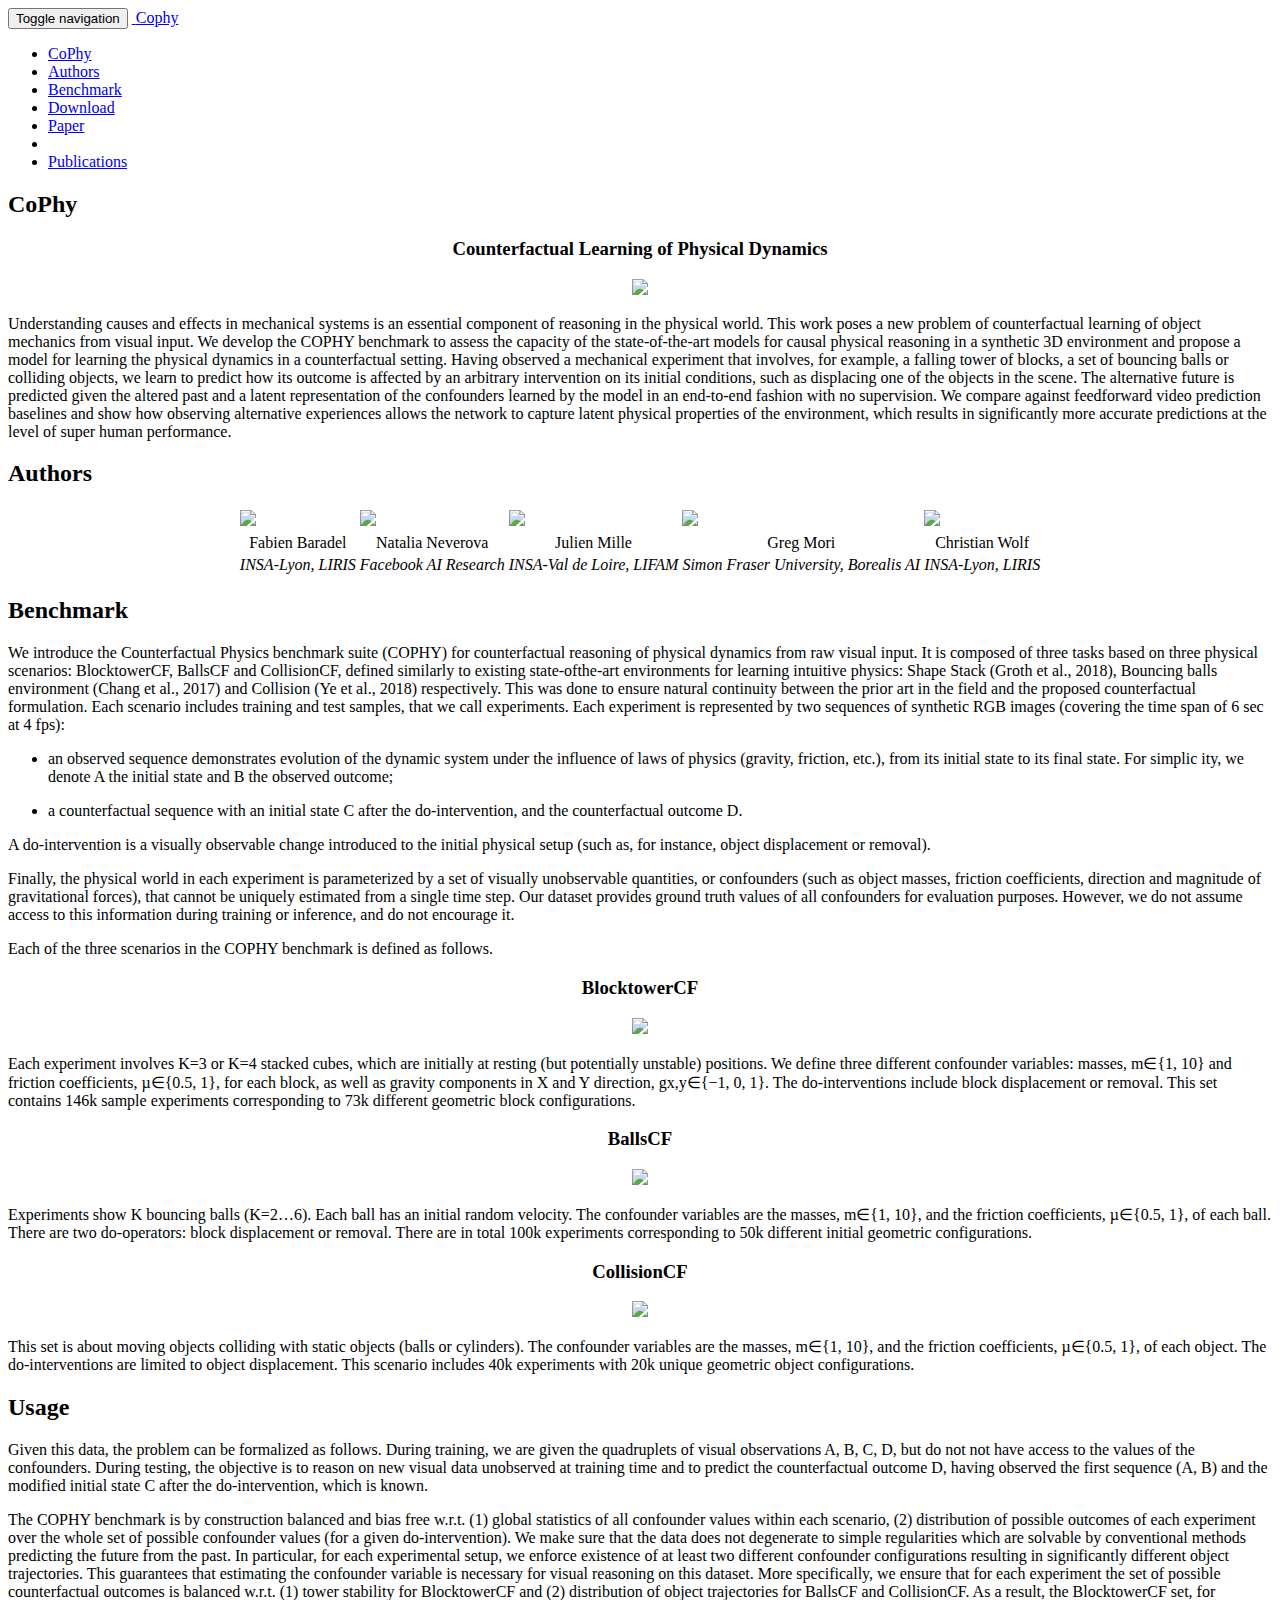
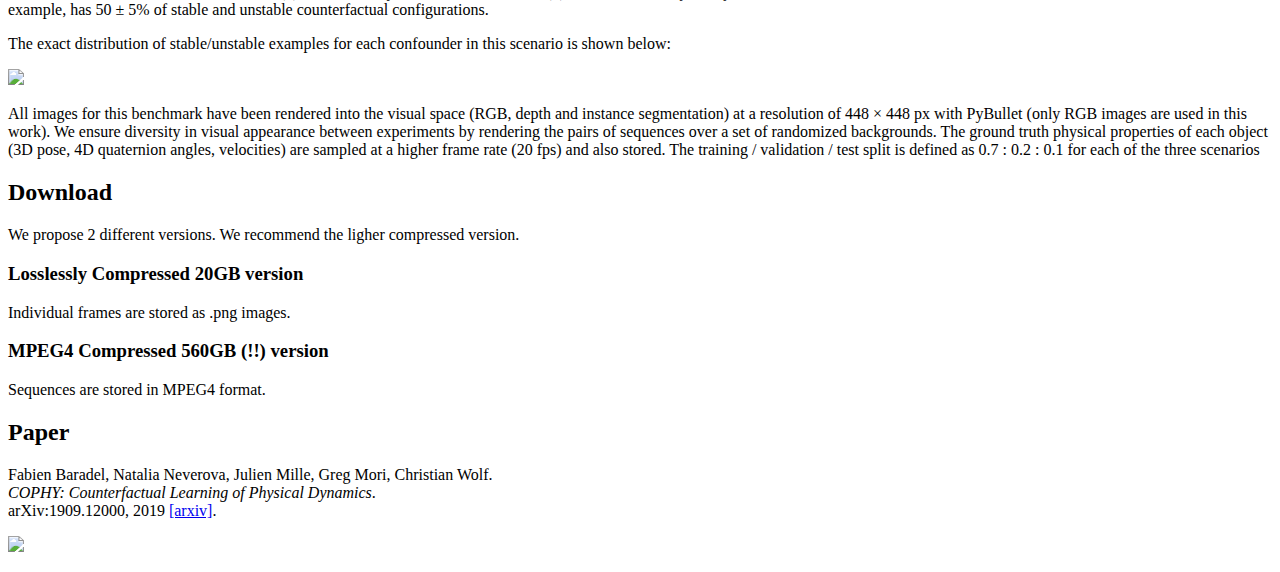
==== index.html @ e8a3e471 "Create index.html" ====
<!DOCTYPE html>
<html lang="en">

  <head>
  <meta charset="utf-8">
  <meta http-equiv="X-UA-Compatible" content="IE=edge">
  <meta name="viewport" content="width=device-width, initial-scale=1">

  <title>Cophy</title>
  <meta name="description" content="Counterfactual Learning of Physical Dynamics">

  <link rel="stylesheet" href="https://projet.liris.cnrs.fr/cophy/assets/css/main.css">
  <link rel="canonical" href="http://localhost:4000https://projet.liris.cnrs.fr/cophy/">
  <link rel="alternate" type="application/rss+xml" title="Cophy" href="http://localhost:4000https://projet.liris.cnrs.fr/cophy/feed.xml">

  <link rel="shortcut icon" href="https://projet.liris.cnrs.fr/cophy/images/favicon/favicon.ico" />
  <link rel="icon" type="image/png" href="https://projet.liris.cnrs.fr/cophy/images/favicon/favicon-32x32.png" sizes="32x32">
  <link rel="icon" type="image/png" href="https://projet.liris.cnrs.fr/cophy/images/favicon/favicon-16x16.png" sizes="16x16">
</head>


  <body data-spy="scroll" data-target="#header">

    <nav id="header" class="navbar navbar-fixed-side navbar-inverse navbar-fixed-top">
  <div class="container">
    
    <div class="navbar-header">
      <button class="navbar-toggle" data-target=".navbar-collapse" data-toggle="collapse">
        <span class="sr-only">Toggle navigation</span>
        <span class="icon-bar"></span>
        <span class="icon-bar"></span>
        <span class="icon-bar"></span>
      </button>
      <a class="navbar-brand" href="https://projet.liris.cnrs.fr/cophy/">
        <span class="navbar-brand-img"><img src="https://projet.liris.cnrs.fr/cophy" alt="" /></span>
        <span class="navbar-brand-title">Cophy</span>
        <span class="navbar-brand-description"></span>
      </a>
    </div>
    <div class="collapse navbar-collapse">
      <ul class="nav navbar-nav">
        
          
          
          
            
              <li><a href="#cophy">CoPhy <i class="fa fa-angle-right fa-lg fa-margin-left"></i></a></li>
            
          
            
              <li><a href="#authors">Authors <i class="fa fa-angle-right fa-lg fa-margin-left"></i></a></li>
            
          
            
              <li><a href="#benchmark">Benchmark <i class="fa fa-angle-right fa-lg fa-margin-left"></i></a></li>
            
          
            
              <li><a href="#download">Download <i class="fa fa-angle-right fa-lg fa-margin-left"></i></a></li>
            
          
            
              <li><a href="#paper">Paper <i class="fa fa-angle-right fa-lg fa-margin-left"></i></a></li>
            
          
          <li role="separator" class="divider"></li>
        
        
        
          
            
          
        
          
            
            
            <li ><a href="https://projet.liris.cnrs.fr/cophy/publications/">Publications <i class="fa fa-angle-right fa-lg fa-margin-left"></i></a></li>
            
            
          
        
          
        
      </ul>
    </div>
  </div>
</nav>


    <main id="main" class="layout-onepage">
        


    <section
    id="cophy"
    class="onepage-block light large cover-image"
    style="background-image: url('https://projet.liris.cnrs.fr/cophy/images/headers/bg_todwer.png')">
    <div class="container-fluid">
        
        <h2>CoPhy</h2>
        
        <div class="content">
            <center>
<h3>Counterfactual Learning of Physical Dynamics</h3>
<img src="images/teaser.png" width="100%" />
</center>

<p>Understanding causes and effects in mechanical systems is an essential component of reasoning in the physical world. This work poses a new problem of counterfactual learning of object mechanics from visual input. We develop the COPHY benchmark to assess the capacity of the state-of-the-art models for causal physical reasoning in a synthetic 3D environment and propose a model for learning the physical dynamics in a counterfactual setting. Having observed a mechanical experiment that involves, for example, a falling tower of blocks, a set of bouncing balls or colliding objects, we learn to predict how its outcome is affected by an arbitrary intervention on its initial conditions, such as displacing one of the objects in the scene. The alternative future is predicted given the altered past and a latent representation of the confounders learned by the model in an end-to-end fashion with no supervision. We compare against feedforward video prediction baselines and show how observing alternative experiences allows the network to capture latent physical properties of the environment, which results in significantly more accurate predictions at the level of super human performance.</p>

        </div>
    </div>
</section>


    <section
    id="authors"
    class="onepage-block style-color-1"
    >
    <div class="container-fluid">
        
        <h2>Authors</h2>
        
        <div class="content">
            <center>
<table>
	<tr>
		<td>
			<a href="https://fabienbaradel.github.io/">
				<img src="images/fabien.png" height="150px" />
			</a>
		</td>
		<td>
			<a href="https://nneverova.github.io/">
				<img src="images/natalia.jpg" height="150px" />
			</a>
		</td>
		<td>
			<a href="https://julien-mille.github.io/">
				<img src="images/julien.jpg" height="150px" />
			</a>
		</td>
		<td>
			<a href="https://www.cs.sfu.ca/~mori/">
				<img src="images/greg.jpeg" height="150px" />
			</a>
		</td>
		<td>
			<a href="https://perso.liris.cnrs.fr/christian.wolf">
				<img src="images/chris.png" height="150px" />
			</a>
		</td>
	</tr>
	<tr>
		<td style="text-align: center;">
				Fabien Baradel
		</td>
		<td style="text-align: center;">
			Natalia Neverova
		</td>
		<td style="text-align: center;">
			Julien Mille
		</td>
		<td style="text-align: center;">
				Greg Mori
		</td>
		<td style="text-align: center;">
				Christian Wolf
		</td>
	</tr>
	<tr>
		<td style="text-align: center; font-style: italic;">
				INSA-Lyon, LIRIS
		</td>
		<td style="text-align: center; font-style: italic;">
			Facebook AI Research
		</td>
		<td style="text-align: center; font-style: italic;">
			INSA-Val de Loire, LIFAM
		</td>
		<td style="text-align: center; font-style: italic;">
				Simon Fraser University, Borealis AI
		</td>
		<td style="text-align: center; font-style: italic;">
				INSA-Lyon, LIRIS
		</td>
	</tr>
</table>
</center>


        </div>
    </div>
</section>


    <section
    id="benchmark"
    class="onepage-block light large cover-image"
    style="background-image: url('https://projet.liris.cnrs.fr/cophy/')">
    <div class="container-fluid">
        
        <h2>Benchmark</h2>
        
        <div class="content">
            <p>We introduce the Counterfactual Physics benchmark suite (COPHY) for counterfactual reasoning
of physical dynamics from raw visual input. It is composed of three tasks based on three physical
scenarios: BlocktowerCF, BallsCF and CollisionCF, defined similarly to existing state-ofthe-art environments for learning intuitive physics: Shape Stack (Groth et al., 2018), Bouncing balls
environment (Chang et al., 2017) and Collision (Ye et al., 2018) respectively. This was done to ensure
natural continuity between the prior art in the field and the proposed counterfactual formulation.
Each scenario includes training and test samples, that we call experiments. Each experiment is
represented by two sequences of synthetic RGB images (covering the time span of 6 sec at 4 fps):</p>

<ul>
  <li>
    <p>an observed sequence demonstrates evolution of the dynamic system under the
influence of laws of physics (gravity, friction, etc.), from its initial state to its final state. For
simplic ity, we denote A the initial state and B the observed outcome;</p>
  </li>
  <li>
    <p>a counterfactual sequence with an initial state C after the do-intervention, and the counterfactual outcome D.</p>
  </li>
</ul>

<p>A do-intervention is a visually observable change introduced to the initial physical setup (such
as, for instance, object displacement or removal).</p>

<p>Finally, the physical world in each experiment is parameterized by a set of visually unobservable
quantities, or confounders (such as object masses, friction coefficients, direction and magnitude of
gravitational forces), that cannot be uniquely estimated from a single time step. Our dataset provides
ground truth values of all confounders for evaluation purposes. However, we do not assume access to
this information during training or inference, and do not encourage it.</p>

<p>Each of the three scenarios in the COPHY benchmark is defined as follows.</p>

<center>
	<h3>BlocktowerCF</h3>
	<img src="images/cftower.png" width="30%" />
</center>

<p>Each experiment involves K=3 or K=4 stacked cubes, which are initially at
resting (but potentially unstable) positions. We define three different confounder variables:
masses, m∈{1, 10} and friction coefficients, µ∈{0.5, 1}, for each block, as well as gravity
components in X and Y direction, gx,y∈{−1, 0, 1}. The do-interventions include block
displacement or removal. This set contains 146k sample experiments corresponding to 73k
different geometric block configurations.</p>

<center>
	<h3>BallsCF</h3>
	<img src="images/cfballs.png" width="30%" />
</center>

<p>Experiments show K bouncing balls (K=2…6). Each ball has an initial random
velocity. The confounder variables are the masses, m∈{1, 10}, and the friction coefficients,
µ∈{0.5, 1}, of each ball. There are two do-operators: block displacement or removal. There
are in total 100k experiments corresponding to 50k different initial geometric configurations.</p>

<center>
	<h3>CollisionCF</h3>
	<img src="images/cfcollision.png" width="30%" />
</center>

<p>This set is about moving objects colliding with static objects (balls or cylinders). The confounder variables are the masses, m∈{1, 10}, and the friction coefficients,
µ∈{0.5, 1}, of each object. The do-interventions are limited to object displacement. This
scenario includes 40k experiments with 20k unique geometric object configurations.</p>

<h2 id="usage">Usage</h2>

<p>Given this data, the problem can be formalized as follows. During training, we are given the
quadruplets of visual observations A, B, C, D, but do not not have
access to the values of the confounders. During testing, the objective is to reason on new visual data
unobserved at training time and to predict the counterfactual outcome D, having observed the first
sequence (A, B) and the modified initial state C after the do-intervention, which is known.</p>

<p>The COPHY benchmark is by construction balanced and bias free w.r.t. (1) global statistics of all
confounder values within each scenario, (2) distribution of possible outcomes of each experiment
over the whole set of possible confounder values (for a given do-intervention). We make sure that the
data does not degenerate to simple regularities which are solvable by conventional methods predicting
the future from the past. In particular, for each experimental setup, we enforce existence of at least
two different confounder configurations resulting in significantly different object trajectories. This
guarantees that estimating the confounder variable is necessary for visual reasoning on this dataset.
More specifically, we ensure that for each experiment the set of possible counterfactual outcomes is
balanced w.r.t. (1) tower stability for BlocktowerCF and (2) distribution of object trajectories for
BallsCF and CollisionCF. As a result, the BlocktowerCF set, for example, has 50 ± 5% of
stable and unstable counterfactual configurations.</p>

<p>The exact distribution of stable/unstable examples for each confounder in this scenario is shown below:</p>

<p><img src="images/distribution.png" width="100%" /></p>

<p>All images for this benchmark have been rendered into the visual space (RGB, depth and instance
segmentation) at a resolution of 448 × 448 px with PyBullet (only RGB images are used in this work).
We ensure diversity in visual appearance between experiments by rendering the pairs of sequences
over a set of randomized backgrounds. The ground truth physical properties of each object (3D pose,
4D quaternion angles, velocities) are sampled at a higher frame rate (20 fps) and also stored. The
training / validation / test split is defined as 0.7 : 0.2 : 0.1 for each of the three scenarios</p>

        </div>
    </div>
</section>


    <section
    id="download"
    class="onepage-block light large"
    >
    <div class="container-fluid">
        
        <h2>Download</h2>
        
        <div class="content">
            <p>We propose 2 different versions. We recommend the ligher compressed version.</p>

<h3 id="losslessly-compressed-20gb-version">Losslessly Compressed 20GB version</h3>

<p>Individual frames are stored as .png images.</p>

<h3 id="mpeg4-compressed-560gb--version">MPEG4 Compressed 560GB (!!) version</h3>

<p>Sequences are stored in MPEG4 format.</p>


        </div>
    </div>
</section>


    <section
    id="paper"
    class="onepage-block light large cover-image"
    style="background-image: url('https://projet.liris.cnrs.fr/cophy/')">
    <div class="container-fluid">
        
        <h2>Paper</h2>
        
        <div class="content">
            <p>Fabien Baradel, Natalia Neverova, Julien Mille, Greg Mori, Christian Wolf.<br />
<i>COPHY: Counterfactual Learning of Physical Dynamics</i>.<br />
arXiv:1909.12000, 2019 <a href="https://arxiv.org/abs/1909.12000">[arxiv]</a>.</p>

<p><a href="https://arxiv.org/abs/1909.12000">
<img src="images/paper.png" width="25%" />
</a></p>

        </div>
    </div>
</section>



    </main>

    <script src="https://projet.liris.cnrs.fr/cophy/assets/js/jquery.min.js"></script>
<script src="https://projet.liris.cnrs.fr/cophy/assets/js/jquery.parallax.js"></script>
<script src="https://projet.liris.cnrs.fr/cophy/assets/js/bootstrap.min.js"></script>
<script src="https://projet.liris.cnrs.fr/cophy/assets/js/trianglify.min.js"></script>
<script src="https://projet.liris.cnrs.fr/cophy/assets/js/particles.min.js"></script>
<script src="https://projet.liris.cnrs.fr/cophy/assets/js/main.js"></script>



  </body>

</html>
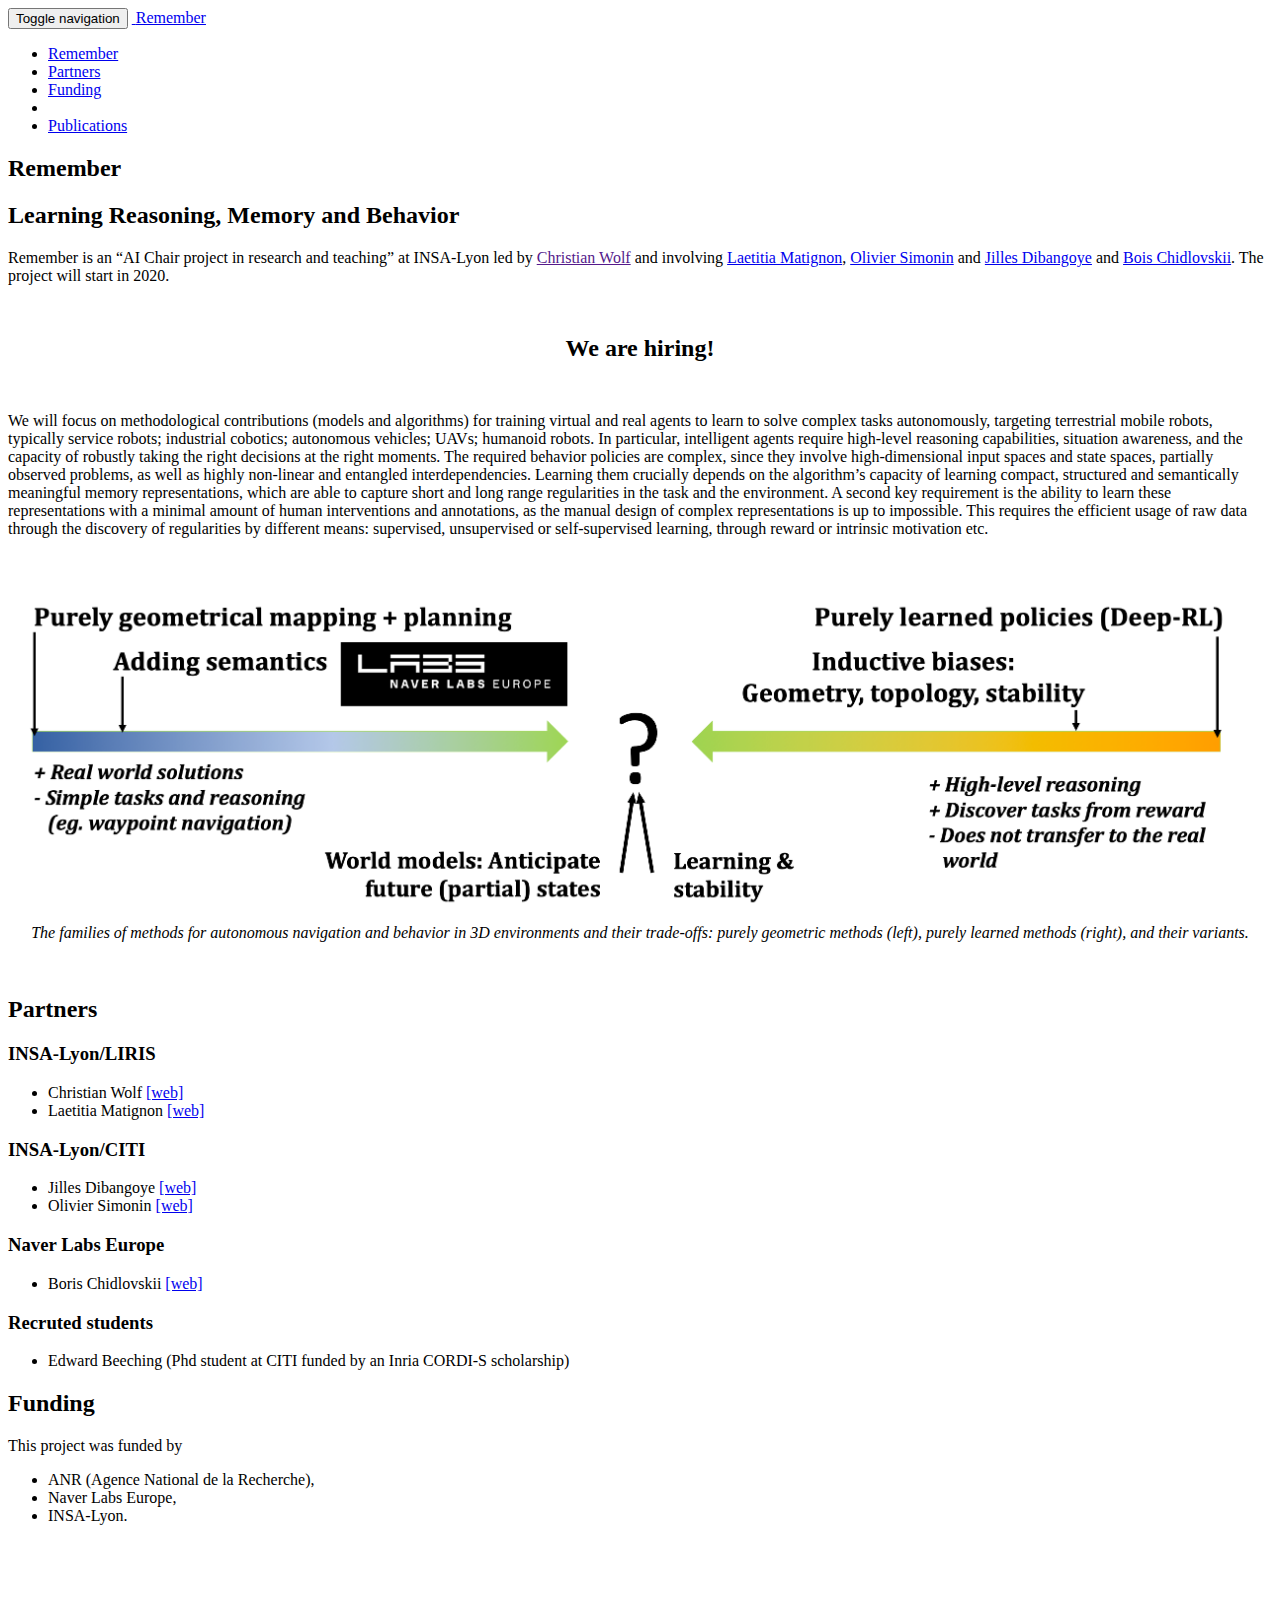
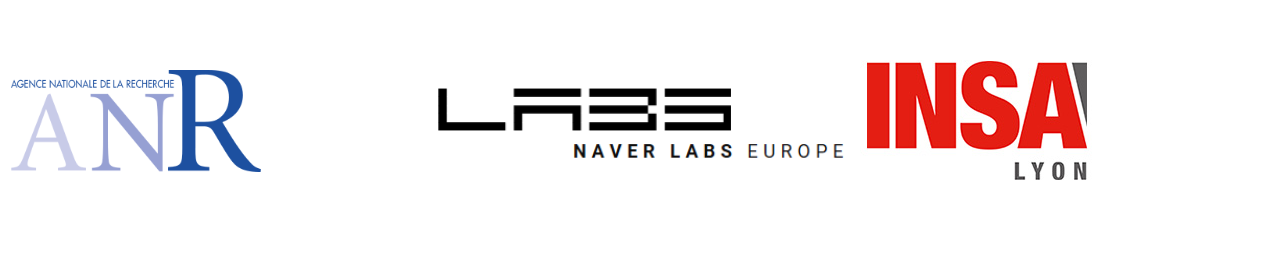
==== commit 1341b5aa: "Initial" ====
--- a/index.html
+++ b/index.html
@@ -6,16 +6,16 @@
   <meta http-equiv="X-UA-Compatible" content="IE=edge">
   <meta name="viewport" content="width=device-width, initial-scale=1">
 
-  <title>Cophy</title>
-  <meta name="description" content="Counterfactual Learning of Physical Dynamics">
-
-  <link rel="stylesheet" href="https://projet.liris.cnrs.fr/cophy/assets/css/main.css">
-  <link rel="canonical" href="http://localhost:4000https://projet.liris.cnrs.fr/cophy/">
-  <link rel="alternate" type="application/rss+xml" title="Cophy" href="http://localhost:4000https://projet.liris.cnrs.fr/cophy/feed.xml">
-
-  <link rel="shortcut icon" href="https://projet.liris.cnrs.fr/cophy/images/favicon/favicon.ico" />
-  <link rel="icon" type="image/png" href="https://projet.liris.cnrs.fr/cophy/images/favicon/favicon-32x32.png" sizes="32x32">
-  <link rel="icon" type="image/png" href="https://projet.liris.cnrs.fr/cophy/images/favicon/favicon-16x16.png" sizes="16x16">
+  <title>Remember</title>
+  <meta name="description" content="The AI Chair at INSA-Lyon (Learning Reasoning, Memory, Behavior)">
+
+  <link rel="stylesheet" href="/remember/assets/css/main.css">
+  <link rel="canonical" href="http://localhost:4000/remember/">
+  <link rel="alternate" type="application/rss+xml" title="Remember" href="http://localhost:4000/remember/feed.xml">
+
+  <link rel="shortcut icon" href="/remember/images/favicon/favicon.ico" />
+  <link rel="icon" type="image/png" href="/remember/images/favicon/favicon-32x32.png" sizes="32x32">
+  <link rel="icon" type="image/png" href="/remember/images/favicon/favicon-16x16.png" sizes="16x16">
 </head>
 
 
@@ -31,9 +31,9 @@
         <span class="icon-bar"></span>
         <span class="icon-bar"></span>
       </button>
-      <a class="navbar-brand" href="https://projet.liris.cnrs.fr/cophy/">
-        <span class="navbar-brand-img"><img src="https://projet.liris.cnrs.fr/cophy" alt="" /></span>
-        <span class="navbar-brand-title">Cophy</span>
+      <a class="navbar-brand" href="/remember/">
+        <span class="navbar-brand-img"><img src="/remember/images/logo.png" alt="" /></span>
+        <span class="navbar-brand-title">Remember</span>
         <span class="navbar-brand-description"></span>
       </a>
     </div>
@@ -44,23 +44,15 @@
           
           
             
-              <li><a href="#cophy">CoPhy <i class="fa fa-angle-right fa-lg fa-margin-left"></i></a></li>
-            
-          
-            
-              <li><a href="#authors">Authors <i class="fa fa-angle-right fa-lg fa-margin-left"></i></a></li>
-            
-          
-            
-              <li><a href="#benchmark">Benchmark <i class="fa fa-angle-right fa-lg fa-margin-left"></i></a></li>
-            
-          
-            
-              <li><a href="#download">Download <i class="fa fa-angle-right fa-lg fa-margin-left"></i></a></li>
-            
-          
-            
-              <li><a href="#paper">Paper <i class="fa fa-angle-right fa-lg fa-margin-left"></i></a></li>
+              <li><a href="#remember">Remember <i class="fa fa-angle-right fa-lg fa-margin-left"></i></a></li>
+            
+          
+            
+              <li><a href="#partners">Partners <i class="fa fa-angle-right fa-lg fa-margin-left"></i></a></li>
+            
+          
+            
+              <li><a href="#funding">Funding <i class="fa fa-angle-right fa-lg fa-margin-left"></i></a></li>
             
           
           <li role="separator" class="divider"></li>
@@ -74,7 +66,7 @@
           
             
             
-            <li ><a href="https://projet.liris.cnrs.fr/cophy/publications/">Publications <i class="fa fa-angle-right fa-lg fa-margin-left"></i></a></li>
+            <li ><a href="/remember/publications/">Publications <i class="fa fa-angle-right fa-lg fa-margin-left"></i></a></li>
             
             
           
@@ -92,20 +84,33 @@
 
 
     <section
-    id="cophy"
-    class="onepage-block light large cover-image"
-    style="background-image: url('https://projet.liris.cnrs.fr/cophy/images/headers/bg_todwer.png')">
+    id="remember"
+    class="onepage-block light large"
+    >
     <div class="container-fluid">
         
-        <h2>CoPhy</h2>
+        <h2>Remember</h2>
         
         <div class="content">
-            <center>
-<h3>Counterfactual Learning of Physical Dynamics</h3>
-<img src="images/teaser.png" width="100%" />
+            <h2 id="learning-reasoning-memory-and-behavior">Learning Reasoning, Memory and Behavior</h2>
+
+<p>Remember is an “AI Chair project in research and teaching” at INSA-Lyon led by <a href="">Christian Wolf</a> and involving <a href="https://perso.liris.cnrs.fr/laetitia.matignon/">Laetitia Matignon</a>, <a href="http://perso.citi-lab.fr/osimonin/">Olivier Simonin</a> and <a href="http://perso.citi-lab.fr/jdibangoy/">Jilles Dibangoye</a> and <a href="https://europe.naverlabs.com/people_user/Boris-Chidlovskii/">Bois Chidlovskii</a>. The project will start in 2020.</p>
+
+<p><br /></p>
+<center>
+<b style="font-size: 150%">We are hiring!</b>
 </center>
-
-<p>Understanding causes and effects in mechanical systems is an essential component of reasoning in the physical world. This work poses a new problem of counterfactual learning of object mechanics from visual input. We develop the COPHY benchmark to assess the capacity of the state-of-the-art models for causal physical reasoning in a synthetic 3D environment and propose a model for learning the physical dynamics in a counterfactual setting. Having observed a mechanical experiment that involves, for example, a falling tower of blocks, a set of bouncing balls or colliding objects, we learn to predict how its outcome is affected by an arbitrary intervention on its initial conditions, such as displacing one of the objects in the scene. The alternative future is predicted given the altered past and a latent representation of the confounders learned by the model in an end-to-end fashion with no supervision. We compare against feedforward video prediction baselines and show how observing alternative experiences allows the network to capture latent physical properties of the environment, which results in significantly more accurate predictions at the level of super human performance.</p>
+<p><br /></p>
+
+<p>We will focus on methodological contributions (models and algorithms) for training virtual and real agents to learn to solve complex tasks autonomously, targeting terrestrial mobile robots, typically service robots; industrial cobotics; autonomous vehicles; UAVs; humanoid robots. In particular, intelligent agents require high-level reasoning capabilities, situation awareness, and the capacity of robustly taking the right decisions at the right moments. The required behavior policies are complex, since they involve high-dimensional input spaces and state spaces, partially observed problems, as well as highly non-linear and entangled interdependencies. Learning them crucially depends on the algorithm’s capacity of learning compact, structured and semantically meaningful memory representations, which are able to capture short and long range regularities in the task and the environment. A second key requirement is the ability to learn these representations with a minimal amount of human interventions and annotations, as the manual design of complex representations is up to impossible. This requires the efficient usage of raw data through the discovery of regularities by different means: supervised, unsupervised or self-supervised learning, through reward or intrinsic motivation etc.</p>
+
+<p><br /></p>
+<center>
+	<img src="images/method.png" width="100%" /><br />
+	<i>The families of methods for autonomous navigation and behavior in 3D environments and their trade-offs: purely geometric methods (left), purely learned methods (right), and their variants.</i>
+</center>
+<p><br /></p>
+
 
         </div>
     </div>
@@ -113,80 +118,39 @@
 
 
     <section
-    id="authors"
+    id="partners"
     class="onepage-block style-color-1"
     >
     <div class="container-fluid">
         
-        <h2>Authors</h2>
+        <h2>Partners</h2>
         
         <div class="content">
-            <center>
-<table>
-	<tr>
-		<td>
-			<a href="https://fabienbaradel.github.io/">
-				<img src="images/fabien.png" height="150px" />
-			</a>
-		</td>
-		<td>
-			<a href="https://nneverova.github.io/">
-				<img src="images/natalia.jpg" height="150px" />
-			</a>
-		</td>
-		<td>
-			<a href="https://julien-mille.github.io/">
-				<img src="images/julien.jpg" height="150px" />
-			</a>
-		</td>
-		<td>
-			<a href="https://www.cs.sfu.ca/~mori/">
-				<img src="images/greg.jpeg" height="150px" />
-			</a>
-		</td>
-		<td>
-			<a href="https://perso.liris.cnrs.fr/christian.wolf">
-				<img src="images/chris.png" height="150px" />
-			</a>
-		</td>
-	</tr>
-	<tr>
-		<td style="text-align: center;">
-				Fabien Baradel
-		</td>
-		<td style="text-align: center;">
-			Natalia Neverova
-		</td>
-		<td style="text-align: center;">
-			Julien Mille
-		</td>
-		<td style="text-align: center;">
-				Greg Mori
-		</td>
-		<td style="text-align: center;">
-				Christian Wolf
-		</td>
-	</tr>
-	<tr>
-		<td style="text-align: center; font-style: italic;">
-				INSA-Lyon, LIRIS
-		</td>
-		<td style="text-align: center; font-style: italic;">
-			Facebook AI Research
-		</td>
-		<td style="text-align: center; font-style: italic;">
-			INSA-Val de Loire, LIFAM
-		</td>
-		<td style="text-align: center; font-style: italic;">
-				Simon Fraser University, Borealis AI
-		</td>
-		<td style="text-align: center; font-style: italic;">
-				INSA-Lyon, LIRIS
-		</td>
-	</tr>
-</table>
-</center>
-
+            <h3 id="insa-lyonliris">INSA-Lyon/LIRIS</h3>
+
+<ul>
+  <li>Christian Wolf <a href="https://perso.liris.cnrs.fr/christian.wolf/">[web]</a></li>
+  <li>Laetitia Matignon <a href="https://perso.liris.cnrs.fr/laetitia.matignon/">[web]</a></li>
+</ul>
+
+<h3 id="insa-lyonciti">INSA-Lyon/CITI</h3>
+
+<ul>
+  <li>Jilles Dibangoye <a href="http://perso.citi-lab.fr/jdibangoy/">[web]</a></li>
+  <li>Olivier Simonin <a href="http://perso.citi-lab.fr/osimonin/">[web]</a></li>
+</ul>
+
+<h3 id="naver-labs-europe">Naver Labs Europe</h3>
+
+<ul>
+  <li>Boris Chidlovskii <a href="https://europe.naverlabs.com/people_user/Boris-Chidlovskii/">[web]</a></li>
+</ul>
+
+<h3 id="recruted-students">Recruted students</h3>
+
+<ul>
+  <li>Edward Beeching (Phd student at CITI funded by an Inria CORDI-S scholarship)</li>
+</ul>
 
         </div>
     </div>
@@ -194,167 +158,58 @@
 
 
     <section
-    id="benchmark"
-    class="onepage-block light large cover-image"
-    style="background-image: url('https://projet.liris.cnrs.fr/cophy/')">
-    <div class="container-fluid">
-        
-        <h2>Benchmark</h2>
-        
-        <div class="content">
-            <p>We introduce the Counterfactual Physics benchmark suite (COPHY) for counterfactual reasoning
-of physical dynamics from raw visual input. It is composed of three tasks based on three physical
-scenarios: BlocktowerCF, BallsCF and CollisionCF, defined similarly to existing state-ofthe-art environments for learning intuitive physics: Shape Stack (Groth et al., 2018), Bouncing balls
-environment (Chang et al., 2017) and Collision (Ye et al., 2018) respectively. This was done to ensure
-natural continuity between the prior art in the field and the proposed counterfactual formulation.
-Each scenario includes training and test samples, that we call experiments. Each experiment is
-represented by two sequences of synthetic RGB images (covering the time span of 6 sec at 4 fps):</p>
-
-<ul>
-  <li>
-    <p>an observed sequence demonstrates evolution of the dynamic system under the
-influence of laws of physics (gravity, friction, etc.), from its initial state to its final state. For
-simplic ity, we denote A the initial state and B the observed outcome;</p>
-  </li>
-  <li>
-    <p>a counterfactual sequence with an initial state C after the do-intervention, and the counterfactual outcome D.</p>
-  </li>
-</ul>
-
-<p>A do-intervention is a visually observable change introduced to the initial physical setup (such
-as, for instance, object displacement or removal).</p>
-
-<p>Finally, the physical world in each experiment is parameterized by a set of visually unobservable
-quantities, or confounders (such as object masses, friction coefficients, direction and magnitude of
-gravitational forces), that cannot be uniquely estimated from a single time step. Our dataset provides
-ground truth values of all confounders for evaluation purposes. However, we do not assume access to
-this information during training or inference, and do not encourage it.</p>
-
-<p>Each of the three scenarios in the COPHY benchmark is defined as follows.</p>
-
-<center>
-	<h3>BlocktowerCF</h3>
-	<img src="images/cftower.png" width="30%" />
-</center>
-
-<p>Each experiment involves K=3 or K=4 stacked cubes, which are initially at
-resting (but potentially unstable) positions. We define three different confounder variables:
-masses, m∈{1, 10} and friction coefficients, µ∈{0.5, 1}, for each block, as well as gravity
-components in X and Y direction, gx,y∈{−1, 0, 1}. The do-interventions include block
-displacement or removal. This set contains 146k sample experiments corresponding to 73k
-different geometric block configurations.</p>
-
-<center>
-	<h3>BallsCF</h3>
-	<img src="images/cfballs.png" width="30%" />
-</center>
-
-<p>Experiments show K bouncing balls (K=2…6). Each ball has an initial random
-velocity. The confounder variables are the masses, m∈{1, 10}, and the friction coefficients,
-µ∈{0.5, 1}, of each ball. There are two do-operators: block displacement or removal. There
-are in total 100k experiments corresponding to 50k different initial geometric configurations.</p>
-
-<center>
-	<h3>CollisionCF</h3>
-	<img src="images/cfcollision.png" width="30%" />
-</center>
-
-<p>This set is about moving objects colliding with static objects (balls or cylinders). The confounder variables are the masses, m∈{1, 10}, and the friction coefficients,
-µ∈{0.5, 1}, of each object. The do-interventions are limited to object displacement. This
-scenario includes 40k experiments with 20k unique geometric object configurations.</p>
-
-<h2 id="usage">Usage</h2>
-
-<p>Given this data, the problem can be formalized as follows. During training, we are given the
-quadruplets of visual observations A, B, C, D, but do not not have
-access to the values of the confounders. During testing, the objective is to reason on new visual data
-unobserved at training time and to predict the counterfactual outcome D, having observed the first
-sequence (A, B) and the modified initial state C after the do-intervention, which is known.</p>
-
-<p>The COPHY benchmark is by construction balanced and bias free w.r.t. (1) global statistics of all
-confounder values within each scenario, (2) distribution of possible outcomes of each experiment
-over the whole set of possible confounder values (for a given do-intervention). We make sure that the
-data does not degenerate to simple regularities which are solvable by conventional methods predicting
-the future from the past. In particular, for each experimental setup, we enforce existence of at least
-two different confounder configurations resulting in significantly different object trajectories. This
-guarantees that estimating the confounder variable is necessary for visual reasoning on this dataset.
-More specifically, we ensure that for each experiment the set of possible counterfactual outcomes is
-balanced w.r.t. (1) tower stability for BlocktowerCF and (2) distribution of object trajectories for
-BallsCF and CollisionCF. As a result, the BlocktowerCF set, for example, has 50 ± 5% of
-stable and unstable counterfactual configurations.</p>
-
-<p>The exact distribution of stable/unstable examples for each confounder in this scenario is shown below:</p>
-
-<p><img src="images/distribution.png" width="100%" /></p>
-
-<p>All images for this benchmark have been rendered into the visual space (RGB, depth and instance
-segmentation) at a resolution of 448 × 448 px with PyBullet (only RGB images are used in this work).
-We ensure diversity in visual appearance between experiments by rendering the pairs of sequences
-over a set of randomized backgrounds. The ground truth physical properties of each object (3D pose,
-4D quaternion angles, velocities) are sampled at a higher frame rate (20 fps) and also stored. The
-training / validation / test split is defined as 0.7 : 0.2 : 0.1 for each of the three scenarios</p>
-
-        </div>
-    </div>
-</section>
-
-
-    <section
-    id="download"
-    class="onepage-block light large"
+    id="funding"
+    class="onepage-block light"
     >
     <div class="container-fluid">
         
-        <h2>Download</h2>
+        <h2>Funding</h2>
         
         <div class="content">
-            <p>We propose 2 different versions. We recommend the ligher compressed version.</p>
-
-<h3 id="losslessly-compressed-20gb-version">Losslessly Compressed 20GB version</h3>
-
-<p>Individual frames are stored as .png images.</p>
-
-<h3 id="mpeg4-compressed-560gb--version">MPEG4 Compressed 560GB (!!) version</h3>
-
-<p>Sequences are stored in MPEG4 format.</p>
-
+            <p>This project was funded by</p>
+
+<ul>
+  <li>ANR (Agence National de la Recherche),</li>
+  <li>Naver Labs Europe,</li>
+  <li>INSA-Lyon.</li>
+</ul>
+
+<p><br />
+<br /></p>
+<table width="100%">
+<tr>
+<td width="30%">
+    <a href="https://anr.fr/">
+        <img src="images/anr.png" alt="ANR" width="60%" />
+    </a>
+</td>
+<td width="30%">
+    <a href="https://europe.naverlabs.com/">
+        <img src="images/naverlabs.png" alt="Naver" width="100%" />
+    </a>
+</td>
+<td width="30%">
+    <a href="https://www.insa-lyon.fr/en/">
+        <img src="images/insa.jpg" alt="INSA" width="60%" />
+    </a>
+</td>
+</tr>
+</table>
 
         </div>
     </div>
 </section>
 
 
-    <section
-    id="paper"
-    class="onepage-block light large cover-image"
-    style="background-image: url('https://projet.liris.cnrs.fr/cophy/')">
-    <div class="container-fluid">
-        
-        <h2>Paper</h2>
-        
-        <div class="content">
-            <p>Fabien Baradel, Natalia Neverova, Julien Mille, Greg Mori, Christian Wolf.<br />
-<i>COPHY: Counterfactual Learning of Physical Dynamics</i>.<br />
-arXiv:1909.12000, 2019 <a href="https://arxiv.org/abs/1909.12000">[arxiv]</a>.</p>
-
-<p><a href="https://arxiv.org/abs/1909.12000">
-<img src="images/paper.png" width="25%" />
-</a></p>
-
-        </div>
-    </div>
-</section>
-
-
 
     </main>
 
-    <script src="https://projet.liris.cnrs.fr/cophy/assets/js/jquery.min.js"></script>
-<script src="https://projet.liris.cnrs.fr/cophy/assets/js/jquery.parallax.js"></script>
-<script src="https://projet.liris.cnrs.fr/cophy/assets/js/bootstrap.min.js"></script>
-<script src="https://projet.liris.cnrs.fr/cophy/assets/js/trianglify.min.js"></script>
-<script src="https://projet.liris.cnrs.fr/cophy/assets/js/particles.min.js"></script>
-<script src="https://projet.liris.cnrs.fr/cophy/assets/js/main.js"></script>
+    <script src="/remember/assets/js/jquery.min.js"></script>
+<script src="/remember/assets/js/jquery.parallax.js"></script>
+<script src="/remember/assets/js/bootstrap.min.js"></script>
+<script src="/remember/assets/js/trianglify.min.js"></script>
+<script src="/remember/assets/js/particles.min.js"></script>
+<script src="/remember/assets/js/main.js"></script>
 
 
 
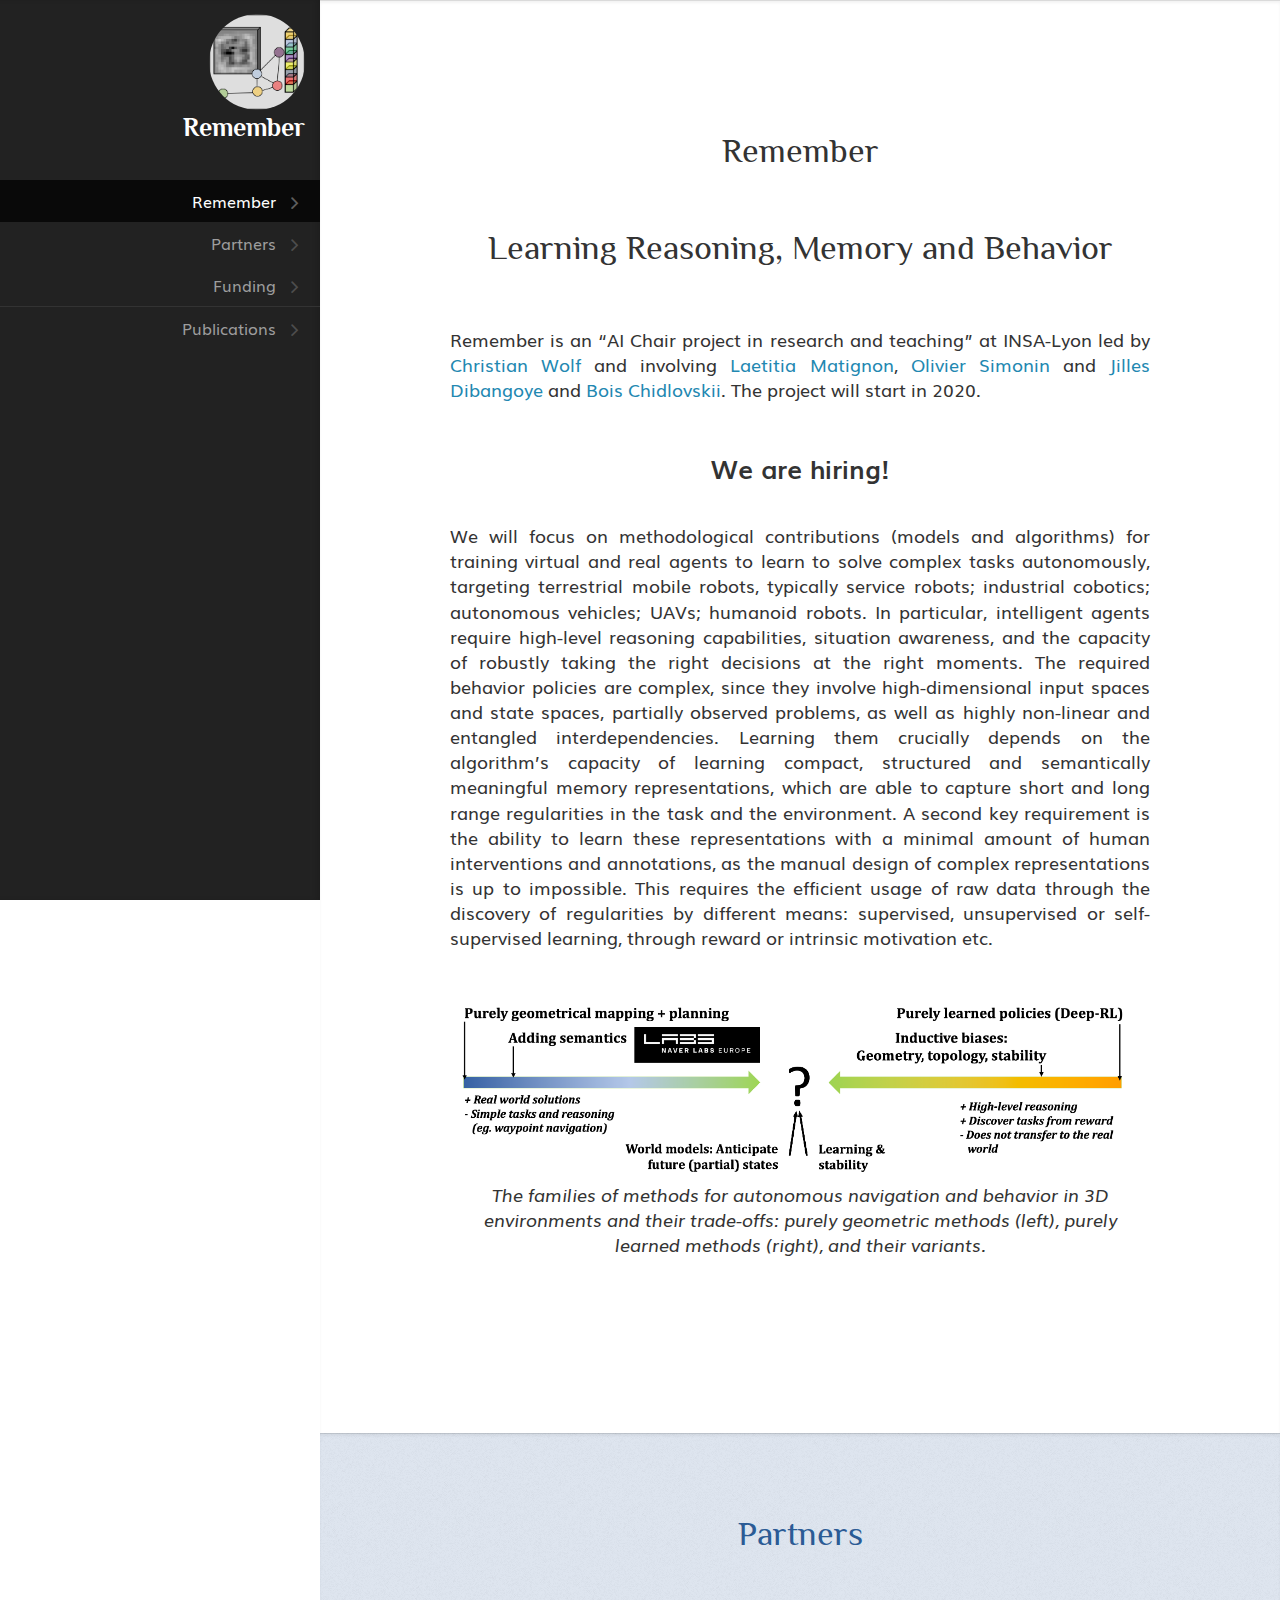
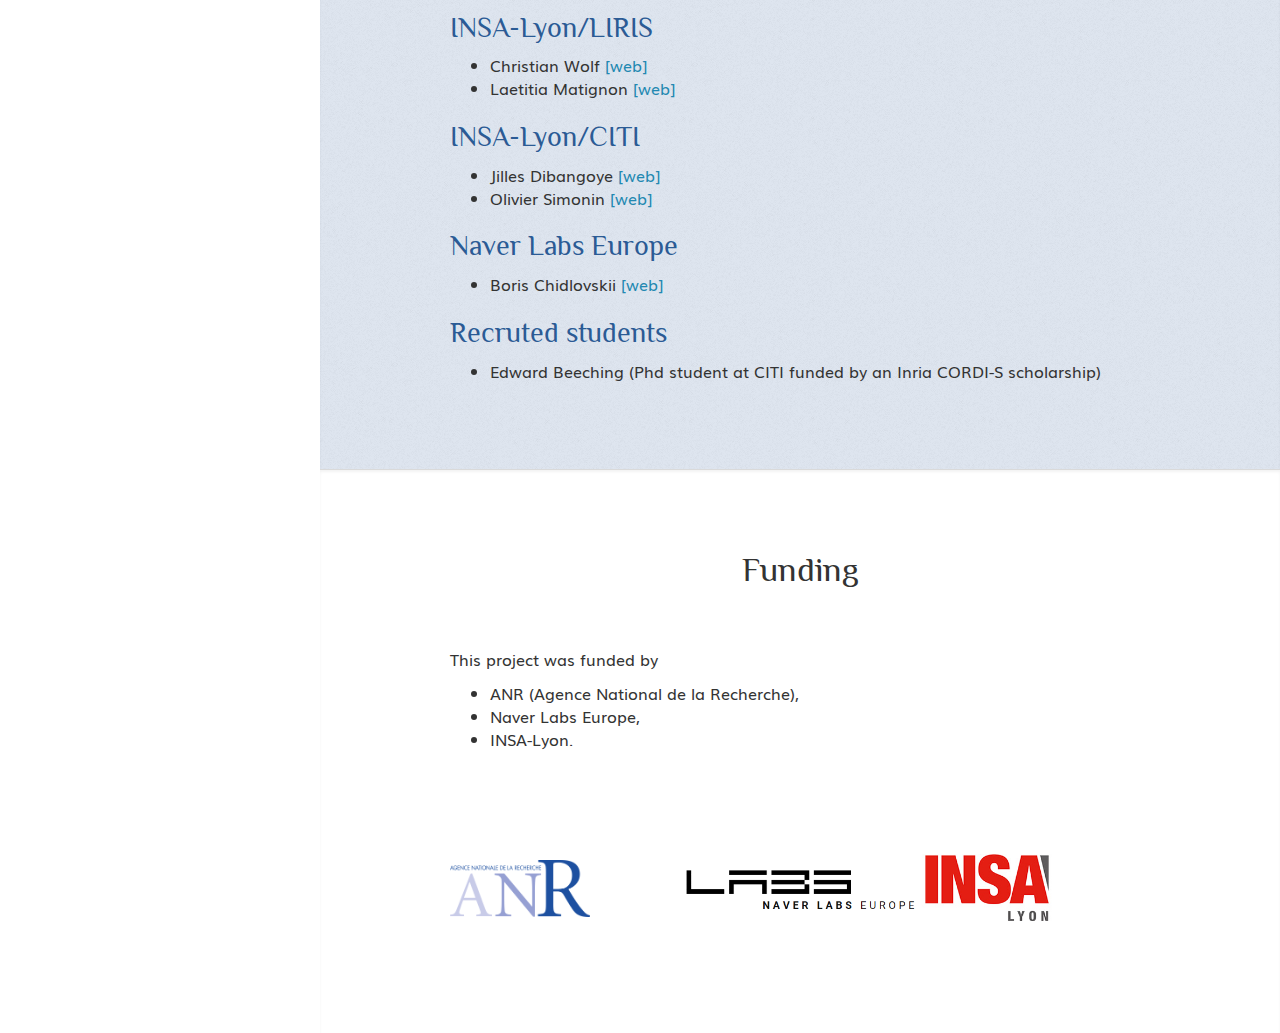
==== commit 7e020202: "dd" ====
--- a/index.html
+++ b/index.html
@@ -9,13 +9,13 @@
   <title>Remember</title>
   <meta name="description" content="The AI Chair at INSA-Lyon (Learning Reasoning, Memory, Behavior)">
 
-  <link rel="stylesheet" href="/remember/assets/css/main.css">
-  <link rel="canonical" href="http://localhost:4000/remember/">
-  <link rel="alternate" type="application/rss+xml" title="Remember" href="http://localhost:4000/remember/feed.xml">
-
-  <link rel="shortcut icon" href="/remember/images/favicon/favicon.ico" />
-  <link rel="icon" type="image/png" href="/remember/images/favicon/favicon-32x32.png" sizes="32x32">
-  <link rel="icon" type="image/png" href="/remember/images/favicon/favicon-16x16.png" sizes="16x16">
+  <link rel="stylesheet" href="https://chriswolfvision.github.io/remember/assets/css/main.css">
+  <link rel="canonical" href="http://localhost:4000https://chriswolfvision.github.io/remember/">
+  <link rel="alternate" type="application/rss+xml" title="Remember" href="http://localhost:4000https://chriswolfvision.github.io/remember/feed.xml">
+
+  <link rel="shortcut icon" href="https://chriswolfvision.github.io/remember/images/favicon/favicon.ico" />
+  <link rel="icon" type="image/png" href="https://chriswolfvision.github.io/remember/images/favicon/favicon-32x32.png" sizes="32x32">
+  <link rel="icon" type="image/png" href="https://chriswolfvision.github.io/remember/images/favicon/favicon-16x16.png" sizes="16x16">
 </head>
 
 
@@ -31,8 +31,8 @@
         <span class="icon-bar"></span>
         <span class="icon-bar"></span>
       </button>
-      <a class="navbar-brand" href="/remember/">
-        <span class="navbar-brand-img"><img src="/remember/images/logo.png" alt="" /></span>
+      <a class="navbar-brand" href="https://chriswolfvision.github.io/remember/">
+        <span class="navbar-brand-img"><img src="https://chriswolfvision.github.io/remember/images/logo.png" alt="" /></span>
         <span class="navbar-brand-title">Remember</span>
         <span class="navbar-brand-description"></span>
       </a>
@@ -66,7 +66,7 @@
           
             
             
-            <li ><a href="/remember/publications/">Publications <i class="fa fa-angle-right fa-lg fa-margin-left"></i></a></li>
+            <li ><a href="https://chriswolfvision.github.io/remember/publications/">Publications <i class="fa fa-angle-right fa-lg fa-margin-left"></i></a></li>
             
             
           
@@ -204,12 +204,12 @@
 
     </main>
 
-    <script src="/remember/assets/js/jquery.min.js"></script>
-<script src="/remember/assets/js/jquery.parallax.js"></script>
-<script src="/remember/assets/js/bootstrap.min.js"></script>
-<script src="/remember/assets/js/trianglify.min.js"></script>
-<script src="/remember/assets/js/particles.min.js"></script>
-<script src="/remember/assets/js/main.js"></script>
+    <script src="https://chriswolfvision.github.io/remember/assets/js/jquery.min.js"></script>
+<script src="https://chriswolfvision.github.io/remember/assets/js/jquery.parallax.js"></script>
+<script src="https://chriswolfvision.github.io/remember/assets/js/bootstrap.min.js"></script>
+<script src="https://chriswolfvision.github.io/remember/assets/js/trianglify.min.js"></script>
+<script src="https://chriswolfvision.github.io/remember/assets/js/particles.min.js"></script>
+<script src="https://chriswolfvision.github.io/remember/assets/js/main.js"></script>
 
 
 
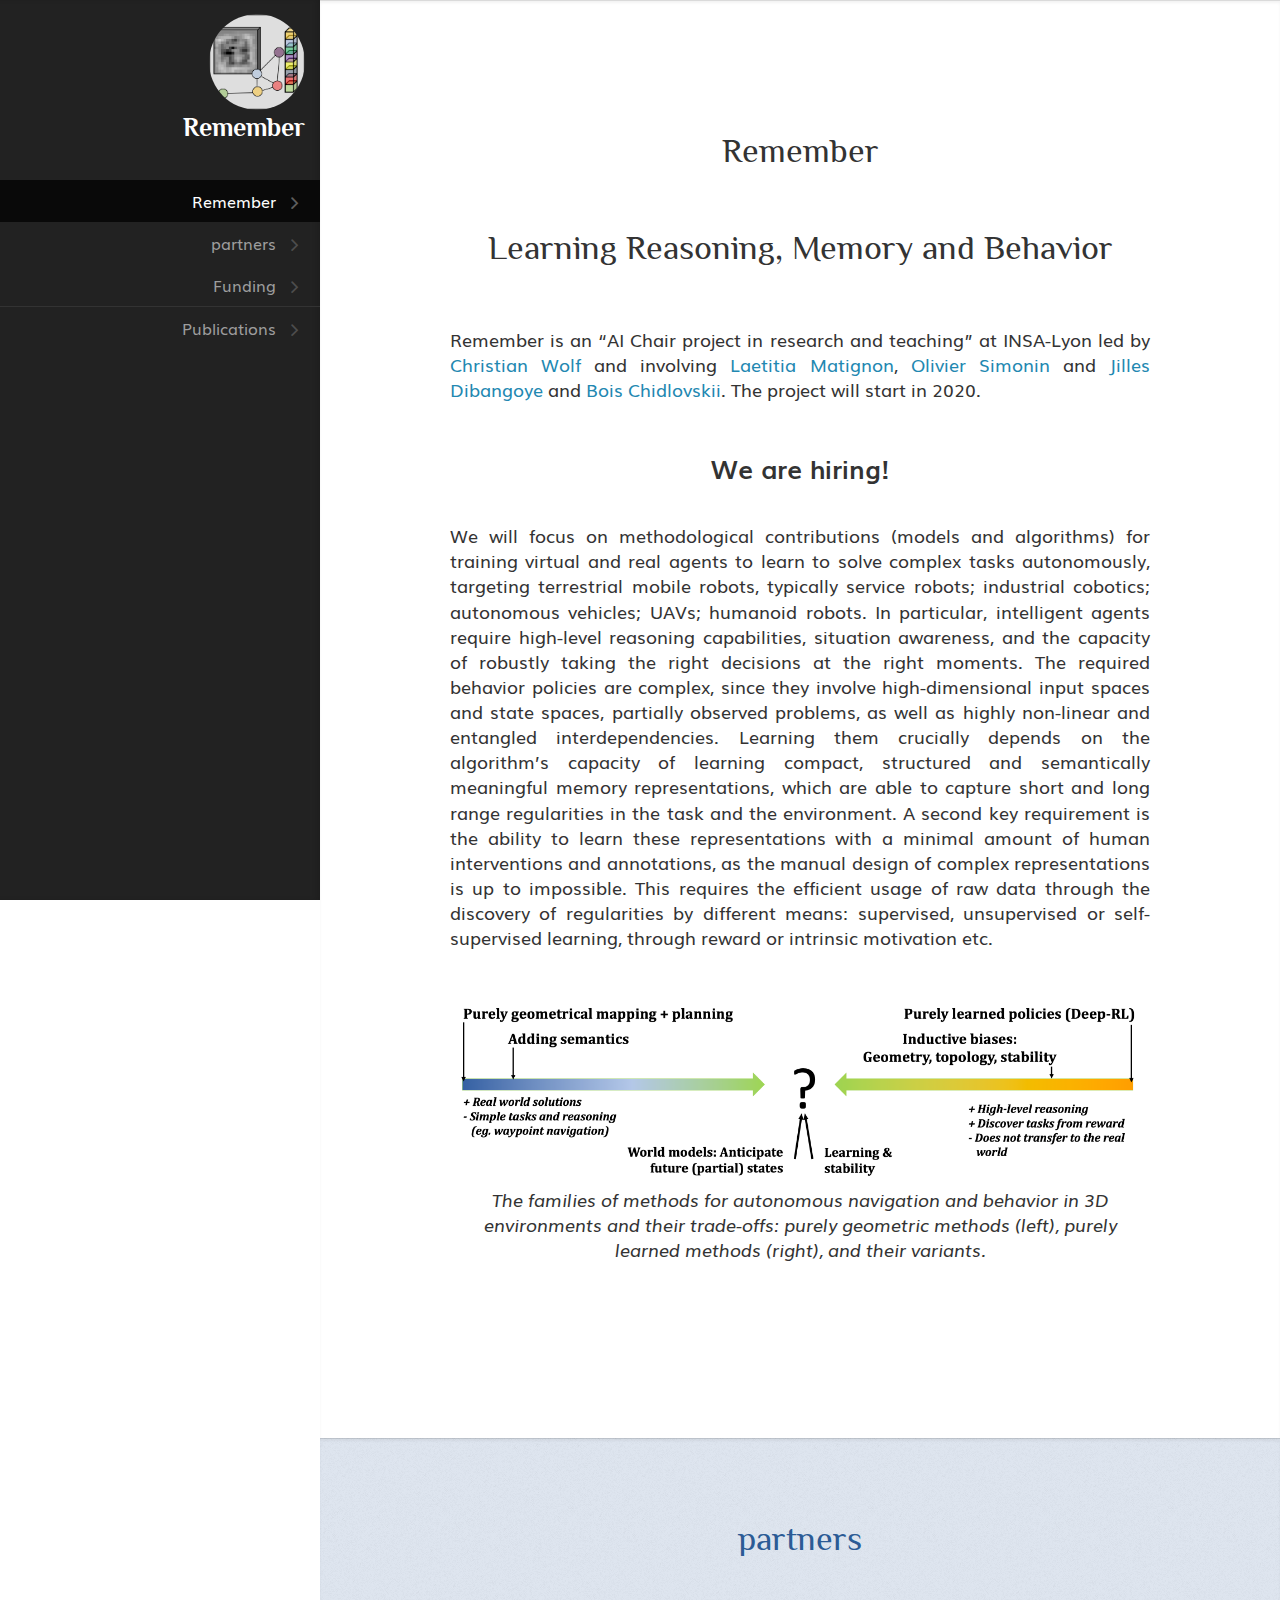
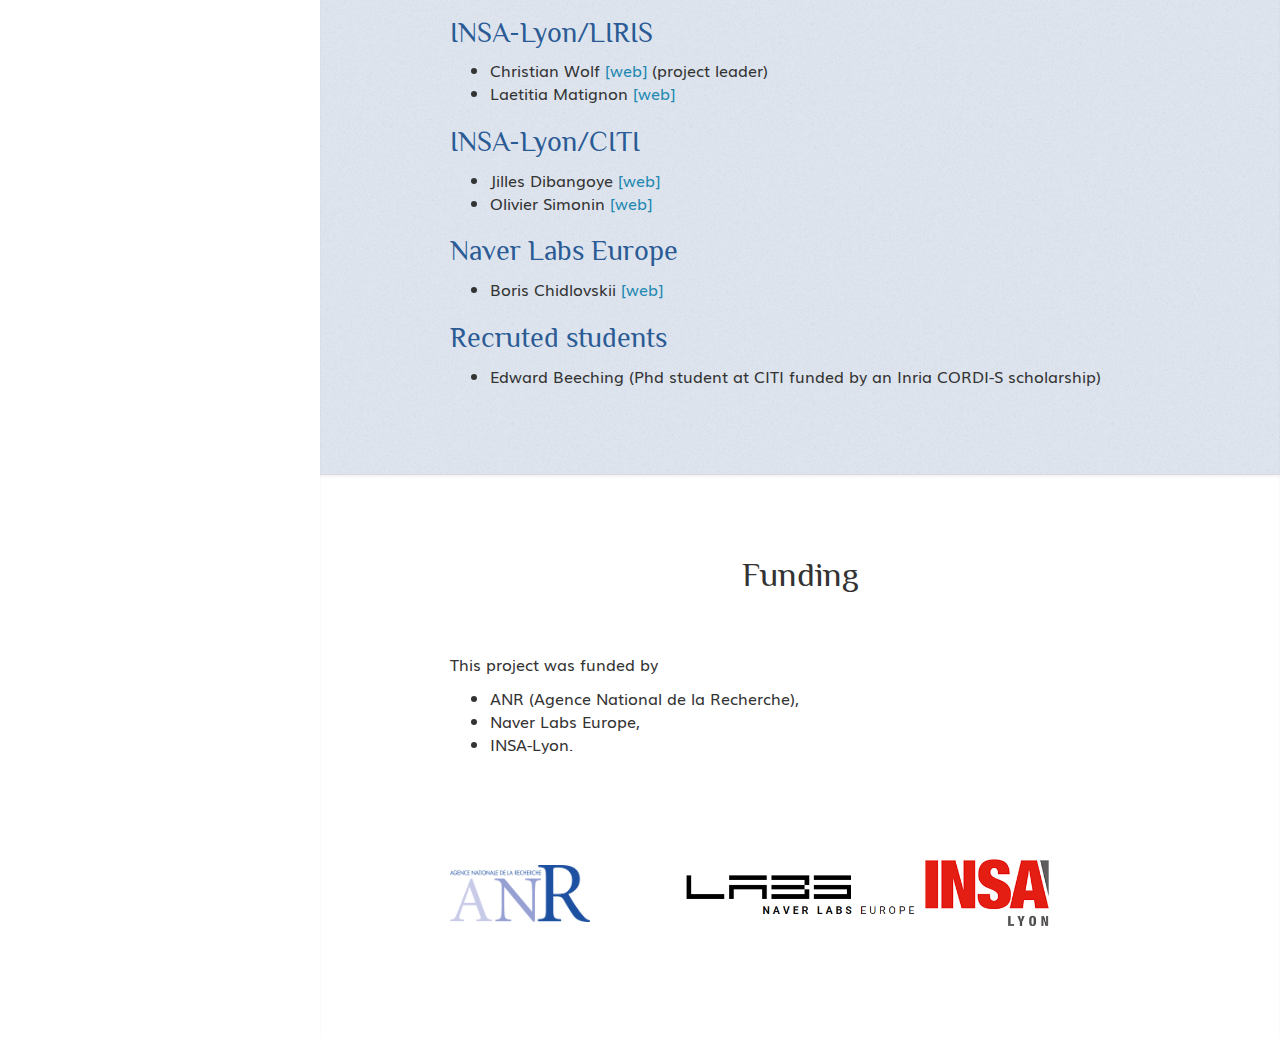
==== commit 3f7e1c0a: "dd" ====
--- a/index.html
+++ b/index.html
@@ -48,7 +48,7 @@
             
           
             
-              <li><a href="#partners">Partners <i class="fa fa-angle-right fa-lg fa-margin-left"></i></a></li>
+              <li><a href="#partners">partners <i class="fa fa-angle-right fa-lg fa-margin-left"></i></a></li>
             
           
             
@@ -123,13 +123,13 @@
     >
     <div class="container-fluid">
         
-        <h2>Partners</h2>
+        <h2>partners</h2>
         
         <div class="content">
             <h3 id="insa-lyonliris">INSA-Lyon/LIRIS</h3>
 
 <ul>
-  <li>Christian Wolf <a href="https://perso.liris.cnrs.fr/christian.wolf/">[web]</a></li>
+  <li>Christian Wolf <a href="https://perso.liris.cnrs.fr/christian.wolf/">[web]</a> (project leader)</li>
   <li>Laetitia Matignon <a href="https://perso.liris.cnrs.fr/laetitia.matignon/">[web]</a></li>
 </ul>
 
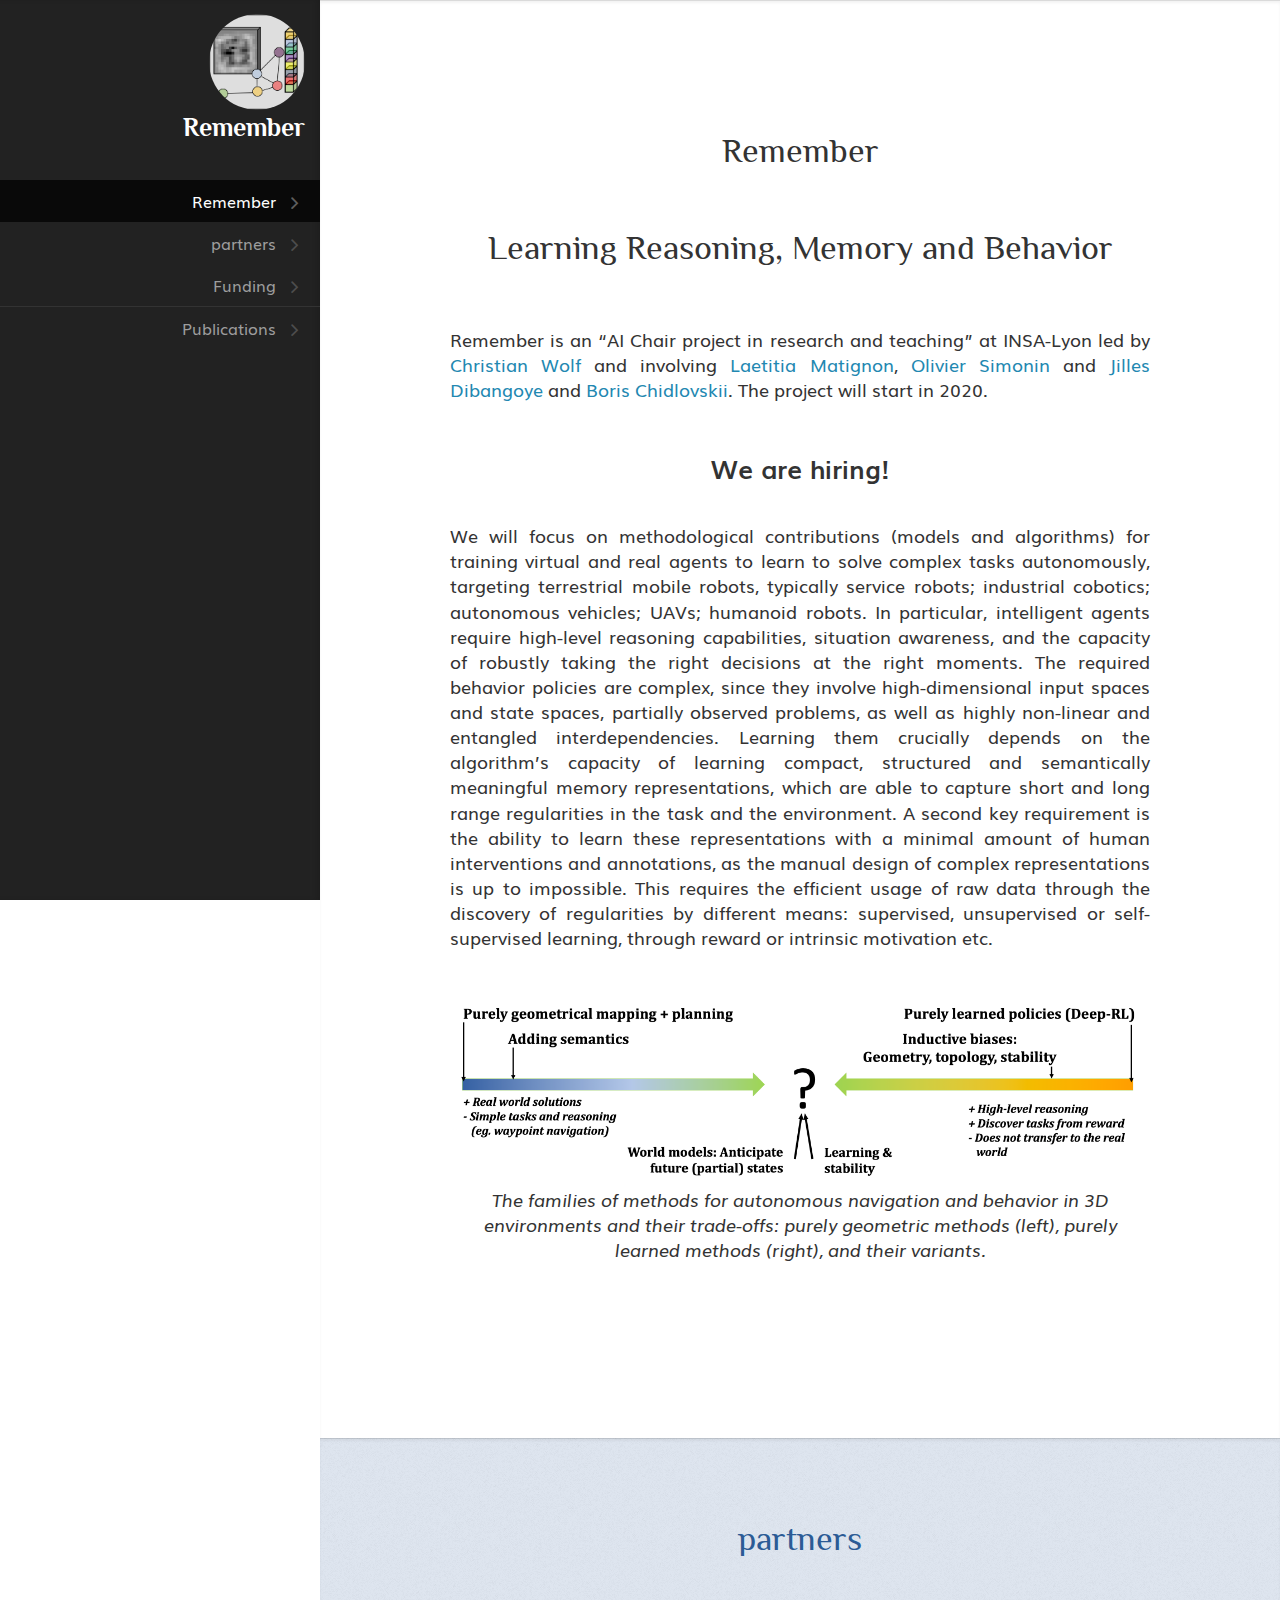
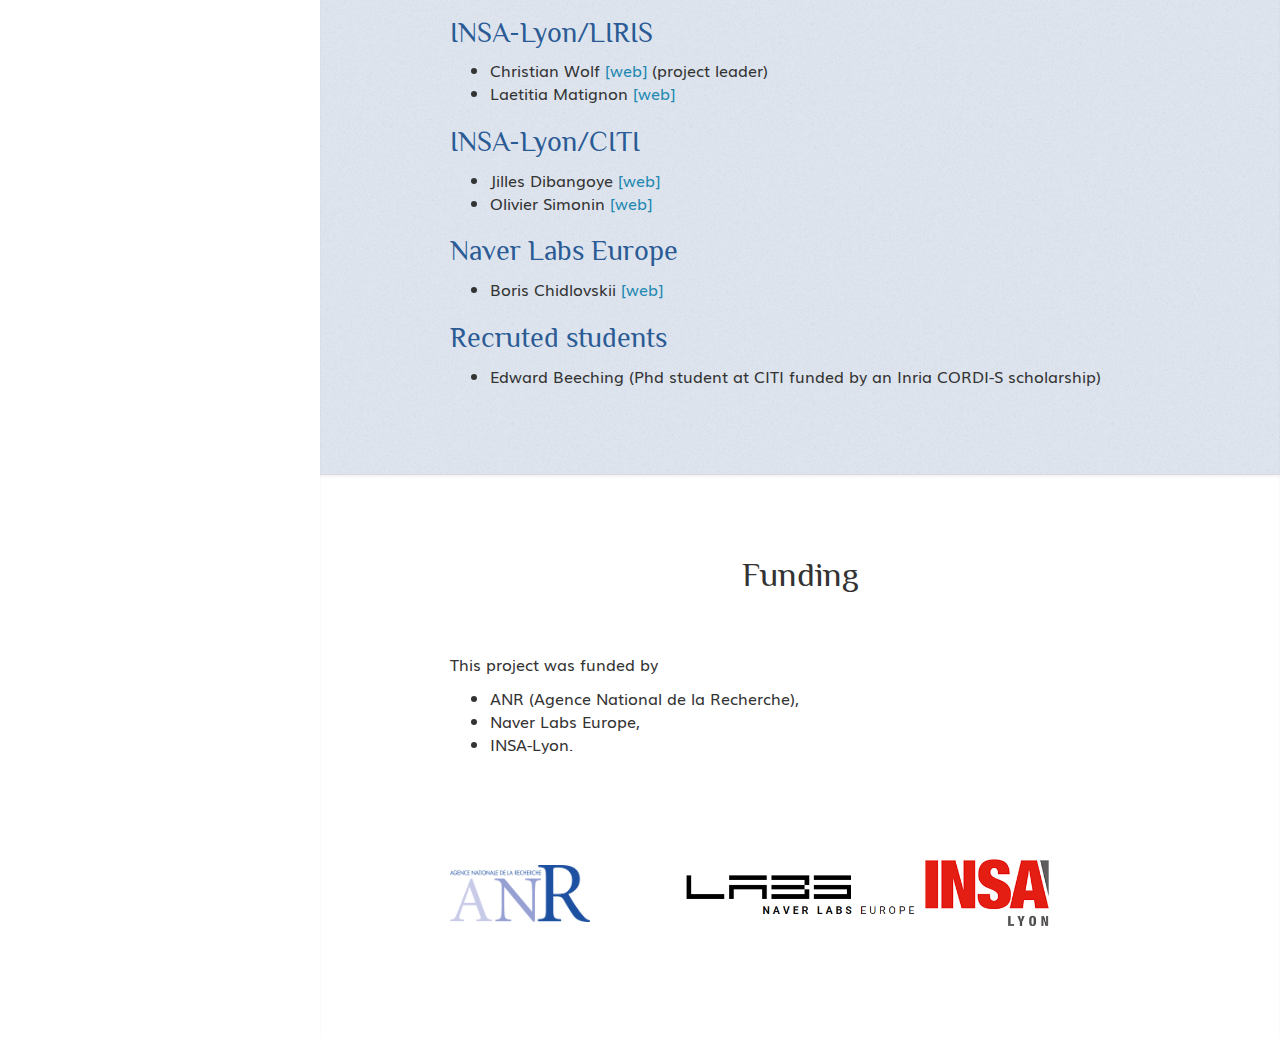
==== commit 7ab8a458: "Boris" ====
--- a/index.html
+++ b/index.html
@@ -94,7 +94,7 @@
         <div class="content">
             <h2 id="learning-reasoning-memory-and-behavior">Learning Reasoning, Memory and Behavior</h2>
 
-<p>Remember is an “AI Chair project in research and teaching” at INSA-Lyon led by <a href="">Christian Wolf</a> and involving <a href="https://perso.liris.cnrs.fr/laetitia.matignon/">Laetitia Matignon</a>, <a href="http://perso.citi-lab.fr/osimonin/">Olivier Simonin</a> and <a href="http://perso.citi-lab.fr/jdibangoy/">Jilles Dibangoye</a> and <a href="https://europe.naverlabs.com/people_user/Boris-Chidlovskii/">Bois Chidlovskii</a>. The project will start in 2020.</p>
+<p>Remember is an “AI Chair project in research and teaching” at INSA-Lyon led by <a href="">Christian Wolf</a> and involving <a href="https://perso.liris.cnrs.fr/laetitia.matignon/">Laetitia Matignon</a>, <a href="http://perso.citi-lab.fr/osimonin/">Olivier Simonin</a> and <a href="http://perso.citi-lab.fr/jdibangoy/">Jilles Dibangoye</a> and <a href="https://europe.naverlabs.com/people_user/Boris-Chidlovskii/">Boris Chidlovskii</a>. The project will start in 2020.</p>
 
 <p><br /></p>
 <center>
